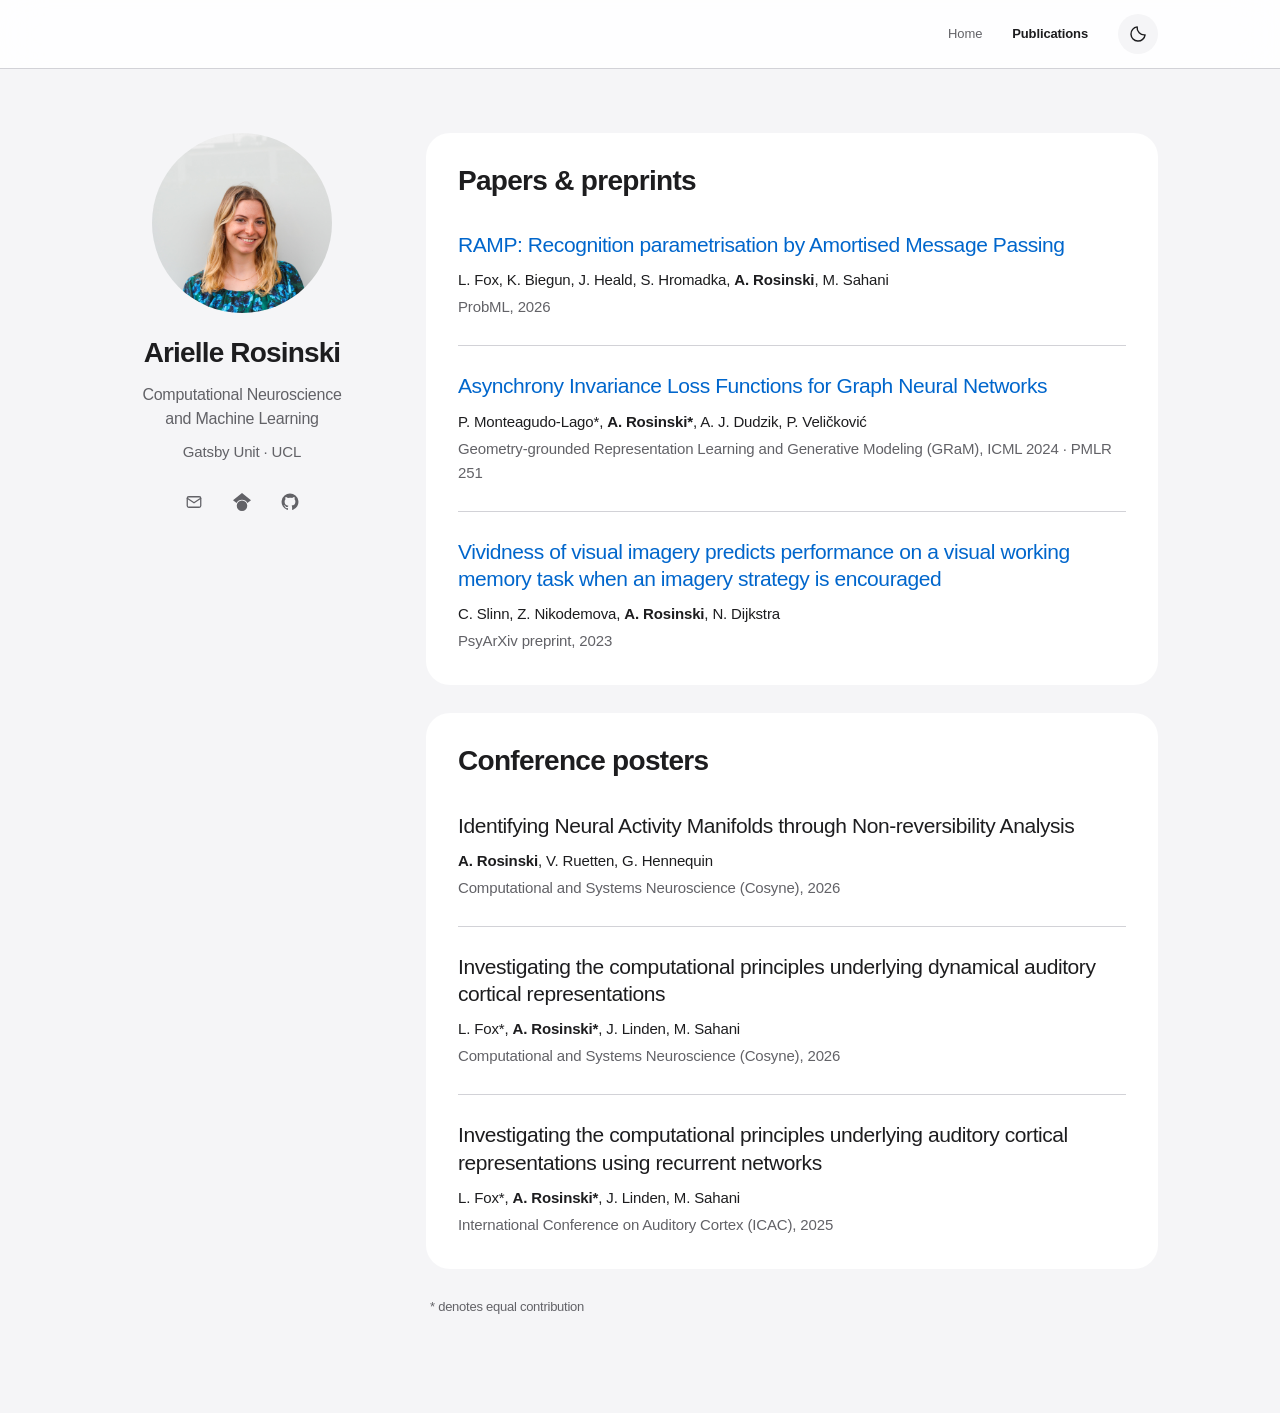
==== pubs/index.html @ 9d6f64f8 "v8" ====
<!doctype html>
<html lang="en">
<head>
  <meta charset="utf-8">
  <meta name="viewport" content="width=device-width, initial-scale=1">
  <title>Arielle Rosinski | Publications</title>
  <meta name="description" content="Arielle Rosinski — PhD student in Computational Neuroscience and Machine Learning at the Gatsby Computational Neuroscience Unit, UCL. Research and publications.">
  <link rel="canonical" href="https://ariellerosinski.github.io/pubs/">
  <meta property="og:title" content="Arielle Rosinski | Publications">
  <meta property="og:description" content="Computational Neuroscience and Machine Learning · Gatsby Unit, UCL">
  <meta property="og:type" content="website">
  <meta property="og:image" content="https://ariellerosinski.github.io/assets/img/arielle-rosinski.jpg">
  <link rel="icon" href="../assets/img/favicon.svg?v=neural-raster-1" type="image/svg+xml">
  <link rel="icon" href="../assets/img/neural-raster-32.png" type="image/png" sizes="32x32">
  <script src="../assets/js/theme.aa8e7f06c14e.js"></script>
  <link rel="stylesheet" href="../assets/css/style.22487ec3fb3a.css">
</head>
<body class="publications-page">
  <a class="skip-link" href="#main-content">Skip to content</a>
  <header class="site-header">
      <nav class="navigation" aria-label="Main navigation">
          <a href="../?v=0ecb4e0dcdb6">Home</a>
          <a href="../pubs/?v=0ecb4e0dcdb6" aria-current="page">Publications</a>
          <button class="theme-toggle" type="button" aria-label="Switch to dark theme" title="Switch to dark theme" hidden>
            <svg class="moon-icon" viewBox="0 0 24 24" fill="none" stroke="currentColor" stroke-width="1.7" stroke-linecap="round" stroke-linejoin="round" aria-hidden="true" focusable="false"><path d="M20.5 13A8.5 8.5 0 0 1 11 3.5 8.5 8.5 0 1 0 20.5 13Z"/></svg>
            <svg class="sun-icon" viewBox="0 0 24 24" fill="none" stroke="currentColor" stroke-width="1.7" stroke-linecap="round" aria-hidden="true" focusable="false"><circle cx="12" cy="12" r="4"/><path d="M12 2v2m0 16v2M2 12h2m16 0h2M4.93 4.93l1.42 1.42m11.3 11.3 1.42 1.42M4.93 19.07l1.42-1.42m11.3-11.3 1.42-1.42"/></svg>
          </button>
        </nav>
  </header>
  <div class="layout">
    <header class="profile" aria-label="Profile">
      <div class="profile-inner">
        <a class="portrait-link" href="../?v=0ecb4e0dcdb6" aria-label="Arielle Rosinski — home">
          <img class="portrait" src="../assets/img/arielle-rosinski.jpg" alt="Arielle Rosinski" width="180" height="180">
        </a>
        <div class="profile-copy">
          <p class="profile-name"><a href="../?v=0ecb4e0dcdb6">Arielle Rosinski</a></p>
          <p class="affiliation">Computational Neuroscience<br>and Machine Learning<span class="institution">Gatsby Unit · UCL</span></p>
          <div class="profile-links">
            <a href="mailto:arielle.rosinski.19@ucl.ac.uk" aria-label="Email Arielle Rosinski at arielle.rosinski.19@ucl.ac.uk" title="Email">
              <svg viewBox="0 0 24 24" fill="none" stroke="currentColor" stroke-width="1.7" stroke-linecap="round" stroke-linejoin="round" aria-hidden="true" focusable="false"><rect x="3" y="5" width="18" height="14" rx="2"/><path d="m3 7 9 6 9-6"/></svg>
            </a>
            <a class="scholar-link" href="https://scholar.google.com/citations?user=RhxSyCEAAAAJ&amp;hl=en" aria-label="Arielle Rosinski on Google Scholar" title="Google Scholar">
              <svg viewBox="0 0 24 24" fill="currentColor" aria-hidden="true" focusable="false"><path d="M12 24a7 7 0 1 1 0-14 7 7 0 0 1 0 14zM12 0 0 9.5l4.838 3.94A8 8 0 0 1 12 9a8 8 0 0 1 7.162 4.44L24 9.5 12 0z"/></svg>
            </a>
            <a href="https://github.com/ariellerosinski" aria-label="Arielle Rosinski on GitHub" title="GitHub">
              <svg viewBox="0 0 24 24" fill="currentColor" aria-hidden="true"><path d="M12 .75a11.25 11.25 0 0 0-3.56 21.92c.56.1.77-.24.77-.54v-2.1c-3.13.68-3.79-1.33-3.79-1.33-.51-1.3-1.25-1.65-1.25-1.65-1.02-.7.08-.69.08-.69 1.13.08 1.72 1.16 1.72 1.16 1 1.72 2.63 1.22 3.27.94.1-.73.39-1.22.72-1.5-2.5-.28-5.13-1.25-5.13-5.57 0-1.23.44-2.23 1.16-3.01-.12-.28-.5-1.43.11-2.98 0 0 .95-.3 3.1 1.15A10.8 10.8 0 0 1 12 6.17c.96 0 1.92.13 2.82.38 2.15-1.46 3.09-1.15 3.09-1.15.62 1.55.23 2.7.12 2.98.72.78 1.15 1.78 1.15 3.01 0 4.33-2.63 5.29-5.14 5.57.4.35.77 1.03.77 2.08v3.09c0 .3.2.65.78.54A11.25 11.25 0 0 0 12 .75Z"/></svg>
            </a>
          </div>
        </div>
      </div>
    </header>
    <div class="content">
      <main id="main-content">
        <section class="publication-section" aria-labelledby="papers">
          <h2 id="papers">Papers & preprints</h2>
          <ol class="publication-list">
            <li class="publication">
              <article>
                <h3><a href="https://arxiv.org/abs/2607.18883">RAMP: Recognition parametrisation by Amortised Message Passing</a></h3>
                <p class="authors">L. Fox, K. Biegun, J. Heald, S. Hromadka, <strong>A. Rosinski</strong>, M. Sahani</p>
                <p class="venue">ProbML, 2026</p>
              </article>
            </li>
            <li class="publication">
              <article>
                <h3><a href="https://proceedings.mlr.press/v251/monteagudo-lago24a.html">Asynchrony Invariance Loss Functions for Graph Neural Networks</a></h3>
                <p class="authors">P. Monteagudo-Lago*, <strong>A. Rosinski*</strong>, A. J. Dudzik, P. Veličković</p>
                <p class="venue">Geometry-grounded Representation Learning and Generative Modeling (GRaM), ICML 2024 · PMLR 251</p>
              </article>
            </li>
            <li class="publication">
              <article>
                <h3><a href="https://doi.org/10.31234/osf.io/34wsv">Vividness of visual imagery predicts performance on a visual working memory task when an imagery strategy is encouraged</a></h3>
                <p class="authors">C. Slinn, Z. Nikodemova, <strong>A. Rosinski</strong>, N. Dijkstra</p>
                <p class="venue">PsyArXiv preprint, 2023</p>
              </article>
            </li>
          </ol>
        </section>
        <section class="publication-section" aria-labelledby="posters">
          <h2 id="posters">Conference posters</h2>
          <ol class="publication-list">
            <li class="publication">
              <article>
                <h3>Identifying Neural Activity Manifolds through Non-reversibility Analysis</h3>
                <p class="authors"><strong>A. Rosinski</strong>, V. Ruetten, G. Hennequin</p>
                <p class="venue">Computational and Systems Neuroscience (Cosyne), 2026</p>
              </article>
            </li>
            <li class="publication">
              <article>
                <h3>Investigating the computational principles underlying dynamical auditory cortical representations</h3>
                <p class="authors">L. Fox*, <strong>A. Rosinski*</strong>, J. Linden, M. Sahani</p>
                <p class="venue">Computational and Systems Neuroscience (Cosyne), 2026</p>
              </article>
            </li>
            <li class="publication">
              <article>
                <h3>Investigating the computational principles underlying auditory cortical representations using recurrent networks</h3>
                <p class="authors">L. Fox*, <strong>A. Rosinski*</strong>, J. Linden, M. Sahani</p>
                <p class="venue">International Conference on Auditory Cortex (ICAC), 2025</p>
              </article>
            </li>
          </ol>
        </section>
        <p class="publication-note">* denotes equal contribution</p>
      </main>
    </div>
  </div>
</body>
</html>
---- assets/css/style.22487ec3fb3a.css ----
:root {
  color-scheme: light;
  --font-text: "SF Pro Text", "SF Pro", -apple-system, BlinkMacSystemFont, "Helvetica Neue", "Segoe UI", Arial, sans-serif;
  --font-display: "SF Pro Display", "SF Pro", -apple-system, BlinkMacSystemFont, "Helvetica Neue", "Segoe UI", Arial, sans-serif;
  --background: #f5f5f7;
  --surface: #fff;
  --nav-background: rgba(255, 255, 255, .88);
  --control-hover: #e8e8ed;
  --ink: #1d1d1f;
  --heading: #1d1d1f;
  --link: #0066cc;
  --link-hover: #004f9e;
  --muted: #626267;
  --line: #d2d2d7;
}

:root[data-theme="dark"] {
  color-scheme: dark;
  --background: #000;
  --surface: #151516;
  --nav-background: rgba(21, 21, 22, .88);
  --control-hover: #2c2c2e;
  --ink: #f5f5f7;
  --heading: #f5f5f7;
  --link: #66b3ff;
  --link-hover: #a6d3ff;
  --muted: #a1a1a6;
  --line: #38383b;
}

* { box-sizing: border-box; }
html { scroll-behavior: smooth; scroll-padding-top: 90px; }
body {
  margin: 0;
  background: var(--background);
  color: var(--ink);
  font-family: var(--font-text);
  font-size: 17px;
  font-weight: 400;
  line-height: 1.5;
  letter-spacing: -.015em;
  font-optical-sizing: auto;
  -webkit-font-smoothing: antialiased;
}
a { color: var(--link); text-decoration: none; text-underline-offset: 4px; }
a:hover { color: var(--link-hover); text-decoration: underline; }
a:focus-visible, button:focus-visible { outline: 3px solid var(--link); outline-offset: 5px; border-radius: 4px; }
.skip-link { position: fixed; top: -80px; left: 16px; padding: 8px 16px; background: var(--surface); z-index: 20; }
.skip-link:focus { top: 12px; }
.site-header { position: sticky; top: 0; z-index: 10; background: var(--nav-background); border-bottom: 1px solid var(--line); -webkit-backdrop-filter: saturate(180%) blur(20px); backdrop-filter: saturate(180%) blur(20px); }
.navigation { display: flex; align-items: center; justify-content: flex-end; gap: 30px; max-width: 1100px; min-height: 68px; margin: 0 auto; padding: 10px 32px; }
.navigation a { color: var(--muted); font-size: 13px; letter-spacing: -.01em; }
.navigation a[aria-current="page"] { color: var(--heading); font-weight: 600; }
.navigation a:hover { color: var(--link); text-decoration: none; }
.theme-toggle { appearance: none; display: inline-flex; align-items: center; justify-content: center; width: 40px; height: 40px; flex-shrink: 0; padding: 10px; border: 0; border-radius: 50%; background: var(--background); color: var(--heading); cursor: pointer; }
.theme-toggle[hidden] { display: none; }
.theme-toggle:hover { background: var(--control-hover); }
.theme-toggle svg { display: block; width: 20px; height: 20px; flex-shrink: 0; }
.theme-toggle .sun-icon { display: none; }
:root[data-theme="dark"] .theme-toggle .moon-icon { display: none; }
:root[data-theme="dark"] .theme-toggle .sun-icon { display: block; }
.layout { display: grid; grid-template-columns: 240px minmax(0, 1fr); align-items: start; gap: 64px; width: 100%; max-width: 1100px; margin: 0 auto; padding: 64px 32px 96px; }
.profile { position: sticky; top: 108px; text-align: center; }
.profile-inner { display: flex; flex-direction: column; align-items: center; gap: 24px; }
.profile-copy { min-width: 0; }
.profile-name { margin: 0 0 14px; font-family: var(--font-display); font-size: 28px; line-height: 1.15; font-weight: 600; letter-spacing: -.03em; }
.profile-name a { color: var(--heading); }
.profile-name a:hover { text-decoration: none; }
.affiliation { margin: 0; color: var(--muted); font-family: var(--font-text); font-size: 16px; line-height: 1.5; letter-spacing: -.015em; }
.institution { display: block; margin-top: 10px; color: var(--muted); font-family: var(--font-text); font-size: 15px; letter-spacing: -.01em; }
.profile-links { display: flex; align-items: center; justify-content: center; gap: 4px; margin-top: 16px; }
.profile-links a { display: inline-flex; align-items: center; justify-content: center; width: 44px; height: 44px; border-radius: 50%; color: var(--muted); }
.profile-links a:hover { color: var(--link); }
.profile-links svg { width: 18px; height: 18px; }
.portrait-link { display: block; border-radius: 50%; }
.portrait { display: block; width: 180px; height: 180px; max-width: 100%; border-radius: 50%; object-fit: cover; }
.content { min-width: 0; width: 100%; }
main { min-width: 0; }
h1, h2, h3 { color: var(--heading); font-family: var(--font-display); }
.page-title { margin: 0 0 36px; font-size: 40px; font-weight: 600; line-height: 1.1; letter-spacing: -.035em; }
h2 { margin: 0 0 28px; font-size: 28px; font-weight: 600; line-height: 1.15; letter-spacing: -.025em; }
p { margin: 0 0 20px; }
.biography { padding: 32px; border-radius: 24px; background: var(--surface); line-height: 1.7; }
.biography p { margin-bottom: 24px; }
.biography p:last-child { margin-bottom: 0; }
.publication-section { margin-bottom: 28px; padding: 32px; border-radius: 24px; background: var(--surface); }
.publication-section h2 { margin-bottom: 34px; }
.publication-list { list-style: none; padding: 0; margin: 0; }
.publication { margin: 0; padding: 26px 0; border-top: 1px solid var(--line); }
.publication:first-child { padding-top: 0; border-top: 0; }
.publication:last-child { padding-bottom: 0; }
.publication h3 { margin: 0 0 10px; max-width: 850px; font-size: 21px; line-height: 1.3; font-weight: 500; letter-spacing: -.02em; }
.publication p { margin: 0; font-size: 15px; line-height: 1.6; letter-spacing: -.01em; }
.publication .venue { margin-top: 3px; color: var(--muted); font-style: normal; }
.publication strong { font-weight: 600; }
.publication-note { margin: 24px 4px 0; color: var(--muted); font-size: 13px; }

@media (max-width: 850px) {
  .layout { grid-template-columns: 200px minmax(0, 1fr); gap: 32px; padding: 48px 24px 72px; }
  .portrait { width: 150px; height: 150px; }
  .profile-name { font-size: 25px; }
}
@media (max-width: 620px) {
  .navigation { min-height: 60px; gap: 22px; padding: 10px 22px; }
  .layout { display: block; max-width: 600px; padding: 36px 20px 64px; }
  .profile { position: static; margin-bottom: 40px; }
  .profile-inner { gap: 20px; }
  .portrait { width: 120px; height: 120px; }
  .profile-name { font-size: 28px; }
  .page-title { margin-bottom: 28px; font-size: 32px; }
  .biography { padding: 28px 24px; border-radius: 20px; }
  h2 { font-size: 25px; }
  .publication-section { padding: 28px 24px; border-radius: 20px; }
  .publication h3 { font-size: 19px; }
  .publication p { font-size: 14px; }
}
@media (prefers-reduced-motion: reduce) { html { scroll-behavior: auto; } }
@media print {
  :root, :root[data-theme="dark"] { color-scheme: light; --background: #fff; --surface: #fff; --ink: #1d1d1f; --heading: #1d1d1f; --link: #0066cc; --muted: #626267; --line: #d2d2d7; }
  .site-header, .skip-link { display: none; }
  .layout { display: block; padding: 0; }
  .profile { position: static; margin-bottom: 24px; }
  .profile-inner { gap: 16px; }
  .profile-name { font-size: 28px; }
  .affiliation { font-size: 18px; }
  .portrait { width: 100px; height: 100px; }
  .content { padding: 24px 0; }
  .publication-section { padding: 0; }
  .publication { break-inside: avoid; }
}
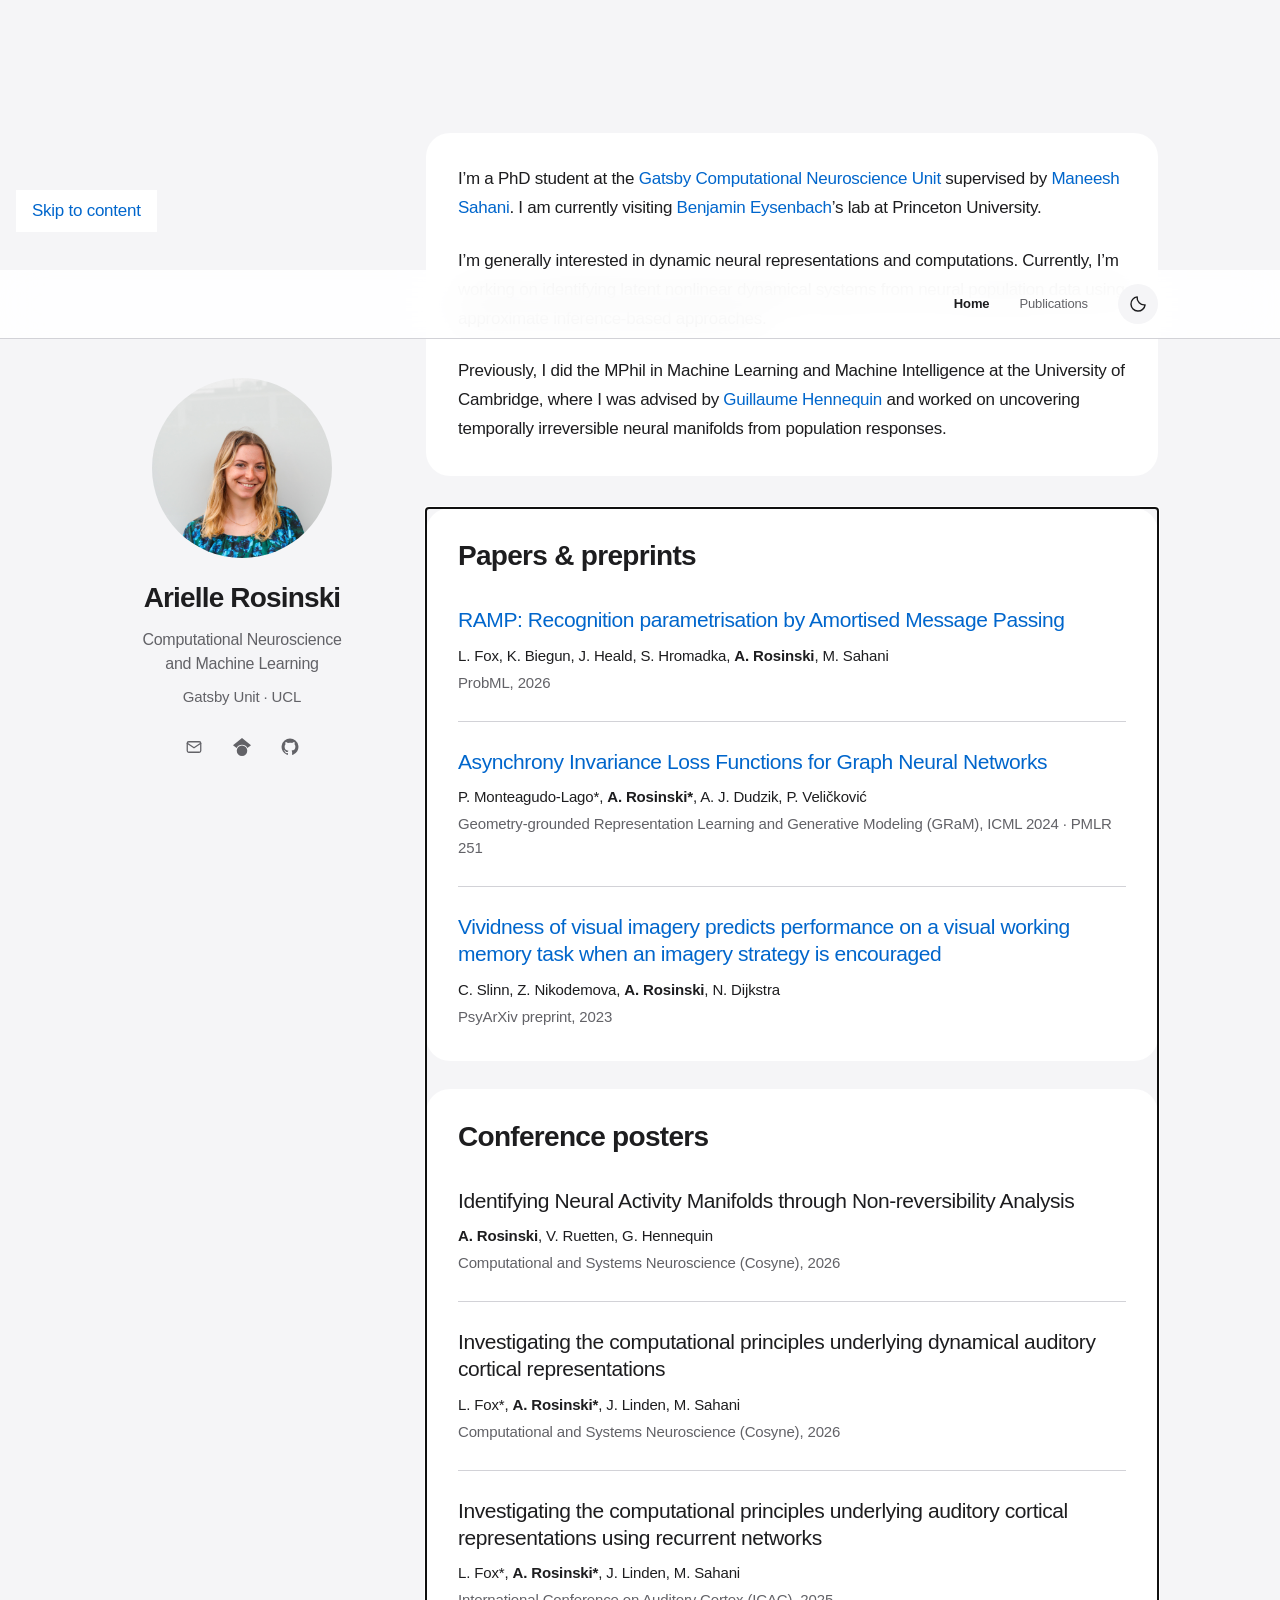
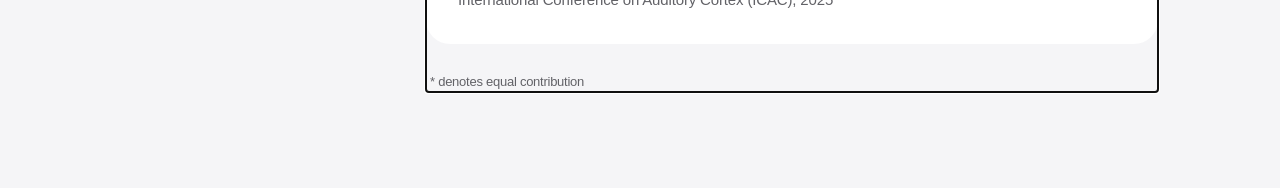
==== commit a8f7055f: "one page" ====
--- a/pubs/index.html
+++ b/pubs/index.html
@@ -4,109 +4,10 @@
   <meta charset="utf-8">
   <meta name="viewport" content="width=device-width, initial-scale=1">
   <title>Arielle Rosinski | Publications</title>
-  <meta name="description" content="Arielle Rosinski — PhD student in Computational Neuroscience and Machine Learning at the Gatsby Computational Neuroscience Unit, UCL. Research and publications.">
-  <link rel="canonical" href="https://ariellerosinski.github.io/pubs/">
-  <meta property="og:title" content="Arielle Rosinski | Publications">
-  <meta property="og:description" content="Computational Neuroscience and Machine Learning · Gatsby Unit, UCL">
-  <meta property="og:type" content="website">
-  <meta property="og:image" content="https://ariellerosinski.github.io/assets/img/arielle-rosinski.jpg">
-  <link rel="icon" href="../assets/img/favicon.svg?v=neural-raster-1" type="image/svg+xml">
-  <link rel="icon" href="../assets/img/neural-raster-32.png" type="image/png" sizes="32x32">
-  <script src="../assets/js/theme.aa8e7f06c14e.js"></script>
-  <link rel="stylesheet" href="../assets/css/style.22487ec3fb3a.css">
+  <link rel="canonical" href="https://ariellerosinski.github.io/">
+  <meta http-equiv="refresh" content="0; url=../?v=6f27497d2b92#publications">
 </head>
-<body class="publications-page">
-  <a class="skip-link" href="#main-content">Skip to content</a>
-  <header class="site-header">
-      <nav class="navigation" aria-label="Main navigation">
-          <a href="../?v=0ecb4e0dcdb6">Home</a>
-          <a href="../pubs/?v=0ecb4e0dcdb6" aria-current="page">Publications</a>
-          <button class="theme-toggle" type="button" aria-label="Switch to dark theme" title="Switch to dark theme" hidden>
-            <svg class="moon-icon" viewBox="0 0 24 24" fill="none" stroke="currentColor" stroke-width="1.7" stroke-linecap="round" stroke-linejoin="round" aria-hidden="true" focusable="false"><path d="M20.5 13A8.5 8.5 0 0 1 11 3.5 8.5 8.5 0 1 0 20.5 13Z"/></svg>
-            <svg class="sun-icon" viewBox="0 0 24 24" fill="none" stroke="currentColor" stroke-width="1.7" stroke-linecap="round" aria-hidden="true" focusable="false"><circle cx="12" cy="12" r="4"/><path d="M12 2v2m0 16v2M2 12h2m16 0h2M4.93 4.93l1.42 1.42m11.3 11.3 1.42 1.42M4.93 19.07l1.42-1.42m11.3-11.3 1.42-1.42"/></svg>
-          </button>
-        </nav>
-  </header>
-  <div class="layout">
-    <header class="profile" aria-label="Profile">
-      <div class="profile-inner">
-        <a class="portrait-link" href="../?v=0ecb4e0dcdb6" aria-label="Arielle Rosinski — home">
-          <img class="portrait" src="../assets/img/arielle-rosinski.jpg" alt="Arielle Rosinski" width="180" height="180">
-        </a>
-        <div class="profile-copy">
-          <p class="profile-name"><a href="../?v=0ecb4e0dcdb6">Arielle Rosinski</a></p>
-          <p class="affiliation">Computational Neuroscience<br>and Machine Learning<span class="institution">Gatsby Unit · UCL</span></p>
-          <div class="profile-links">
-            <a href="mailto:arielle.rosinski.19@ucl.ac.uk" aria-label="Email Arielle Rosinski at arielle.rosinski.19@ucl.ac.uk" title="Email">
-              <svg viewBox="0 0 24 24" fill="none" stroke="currentColor" stroke-width="1.7" stroke-linecap="round" stroke-linejoin="round" aria-hidden="true" focusable="false"><rect x="3" y="5" width="18" height="14" rx="2"/><path d="m3 7 9 6 9-6"/></svg>
-            </a>
-            <a class="scholar-link" href="https://scholar.google.com/citations?user=RhxSyCEAAAAJ&amp;hl=en" aria-label="Arielle Rosinski on Google Scholar" title="Google Scholar">
-              <svg viewBox="0 0 24 24" fill="currentColor" aria-hidden="true" focusable="false"><path d="M12 24a7 7 0 1 1 0-14 7 7 0 0 1 0 14zM12 0 0 9.5l4.838 3.94A8 8 0 0 1 12 9a8 8 0 0 1 7.162 4.44L24 9.5 12 0z"/></svg>
-            </a>
-            <a href="https://github.com/ariellerosinski" aria-label="Arielle Rosinski on GitHub" title="GitHub">
-              <svg viewBox="0 0 24 24" fill="currentColor" aria-hidden="true"><path d="M12 .75a11.25 11.25 0 0 0-3.56 21.92c.56.1.77-.24.77-.54v-2.1c-3.13.68-3.79-1.33-3.79-1.33-.51-1.3-1.25-1.65-1.25-1.65-1.02-.7.08-.69.08-.69 1.13.08 1.72 1.16 1.72 1.16 1 1.72 2.63 1.22 3.27.94.1-.73.39-1.22.72-1.5-2.5-.28-5.13-1.25-5.13-5.57 0-1.23.44-2.23 1.16-3.01-.12-.28-.5-1.43.11-2.98 0 0 .95-.3 3.1 1.15A10.8 10.8 0 0 1 12 6.17c.96 0 1.92.13 2.82.38 2.15-1.46 3.09-1.15 3.09-1.15.62 1.55.23 2.7.12 2.98.72.78 1.15 1.78 1.15 3.01 0 4.33-2.63 5.29-5.14 5.57.4.35.77 1.03.77 2.08v3.09c0 .3.2.65.78.54A11.25 11.25 0 0 0 12 .75Z"/></svg>
-            </a>
-          </div>
-        </div>
-      </div>
-    </header>
-    <div class="content">
-      <main id="main-content">
-        <section class="publication-section" aria-labelledby="papers">
-          <h2 id="papers">Papers & preprints</h2>
-          <ol class="publication-list">
-            <li class="publication">
-              <article>
-                <h3><a href="https://arxiv.org/abs/2607.18883">RAMP: Recognition parametrisation by Amortised Message Passing</a></h3>
-                <p class="authors">L. Fox, K. Biegun, J. Heald, S. Hromadka, <strong>A. Rosinski</strong>, M. Sahani</p>
-                <p class="venue">ProbML, 2026</p>
-              </article>
-            </li>
-            <li class="publication">
-              <article>
-                <h3><a href="https://proceedings.mlr.press/v251/monteagudo-lago24a.html">Asynchrony Invariance Loss Functions for Graph Neural Networks</a></h3>
-                <p class="authors">P. Monteagudo-Lago*, <strong>A. Rosinski*</strong>, A. J. Dudzik, P. Veličković</p>
-                <p class="venue">Geometry-grounded Representation Learning and Generative Modeling (GRaM), ICML 2024 · PMLR 251</p>
-              </article>
-            </li>
-            <li class="publication">
-              <article>
-                <h3><a href="https://doi.org/10.31234/osf.io/34wsv">Vividness of visual imagery predicts performance on a visual working memory task when an imagery strategy is encouraged</a></h3>
-                <p class="authors">C. Slinn, Z. Nikodemova, <strong>A. Rosinski</strong>, N. Dijkstra</p>
-                <p class="venue">PsyArXiv preprint, 2023</p>
-              </article>
-            </li>
-          </ol>
-        </section>
-        <section class="publication-section" aria-labelledby="posters">
-          <h2 id="posters">Conference posters</h2>
-          <ol class="publication-list">
-            <li class="publication">
-              <article>
-                <h3>Identifying Neural Activity Manifolds through Non-reversibility Analysis</h3>
-                <p class="authors"><strong>A. Rosinski</strong>, V. Ruetten, G. Hennequin</p>
-                <p class="venue">Computational and Systems Neuroscience (Cosyne), 2026</p>
-              </article>
-            </li>
-            <li class="publication">
-              <article>
-                <h3>Investigating the computational principles underlying dynamical auditory cortical representations</h3>
-                <p class="authors">L. Fox*, <strong>A. Rosinski*</strong>, J. Linden, M. Sahani</p>
-                <p class="venue">Computational and Systems Neuroscience (Cosyne), 2026</p>
-              </article>
-            </li>
-            <li class="publication">
-              <article>
-                <h3>Investigating the computational principles underlying auditory cortical representations using recurrent networks</h3>
-                <p class="authors">L. Fox*, <strong>A. Rosinski*</strong>, J. Linden, M. Sahani</p>
-                <p class="venue">International Conference on Auditory Cortex (ICAC), 2025</p>
-              </article>
-            </li>
-          </ol>
-        </section>
-        <p class="publication-note">* denotes equal contribution</p>
-      </main>
-    </div>
-  </div>
+<body>
+  <p><a href="../?v=6f27497d2b92#publications">Continue to publications</a></p>
 </body>
 </html>
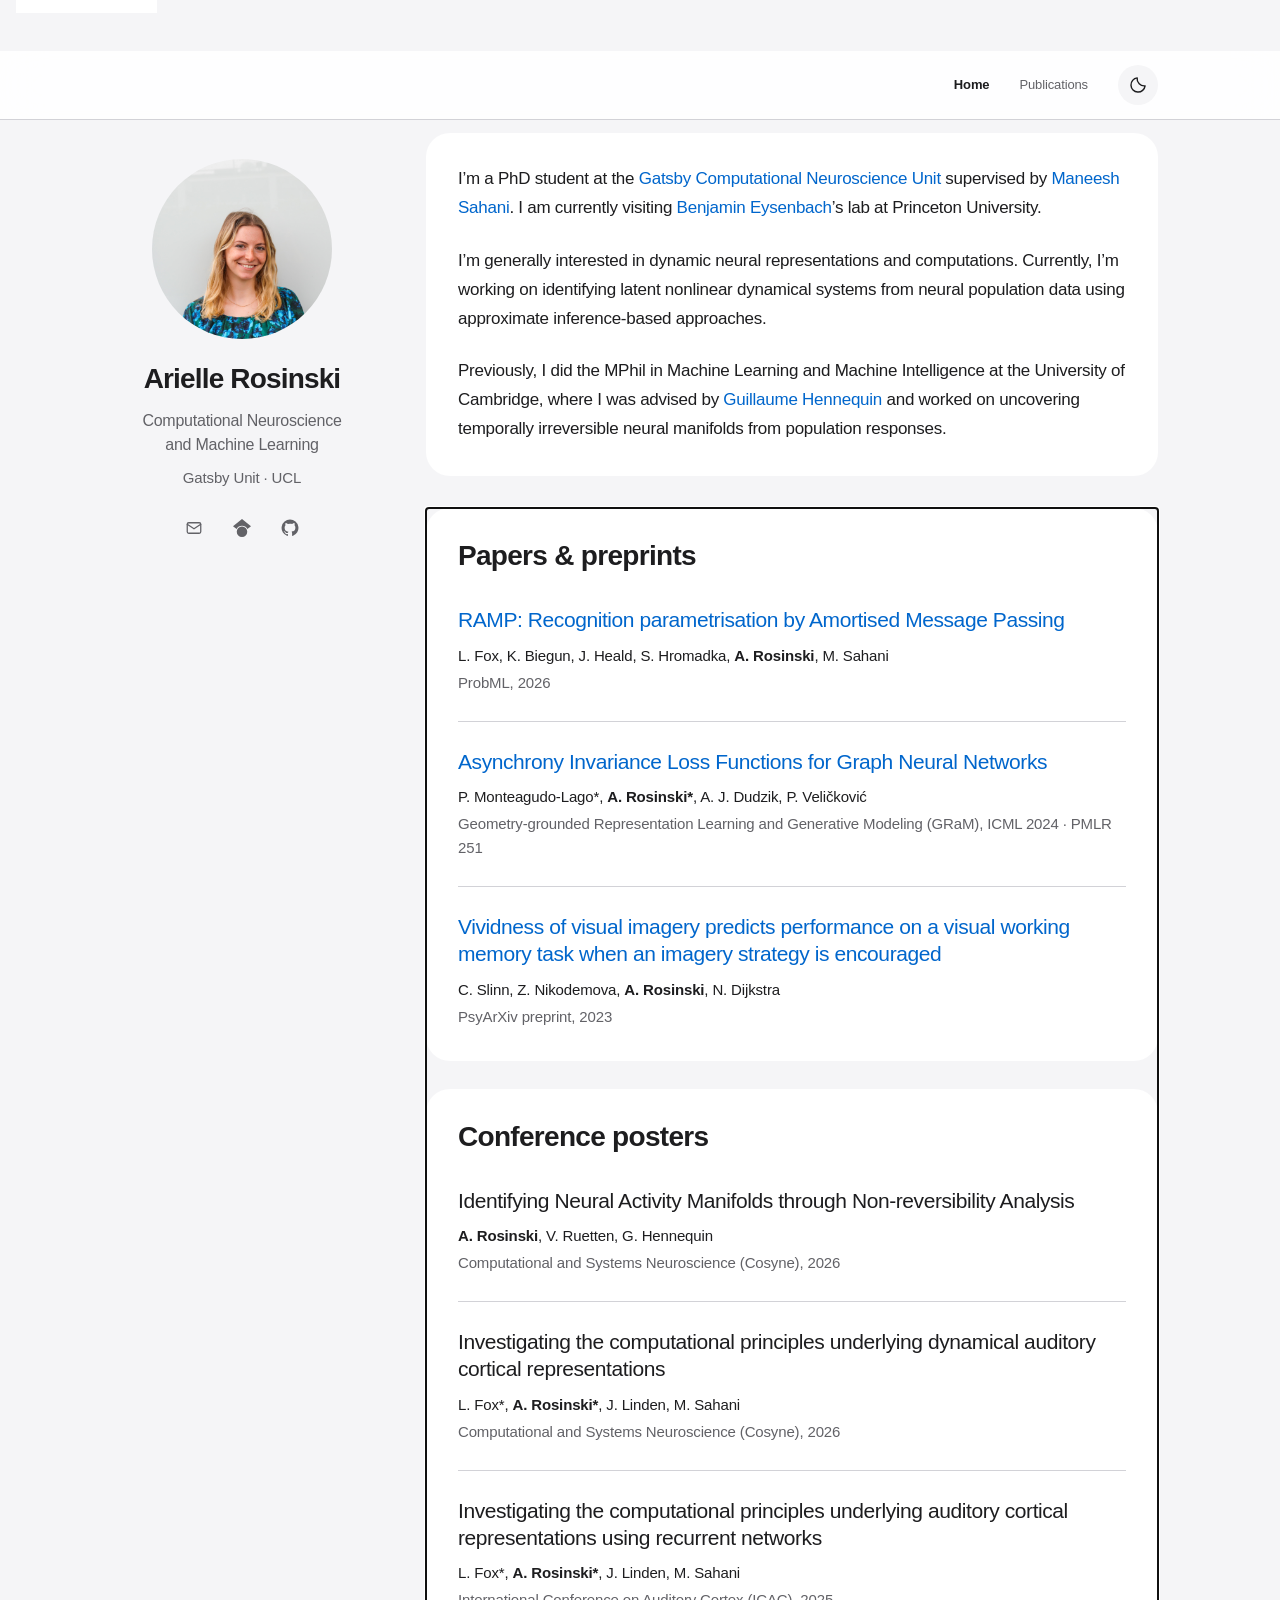
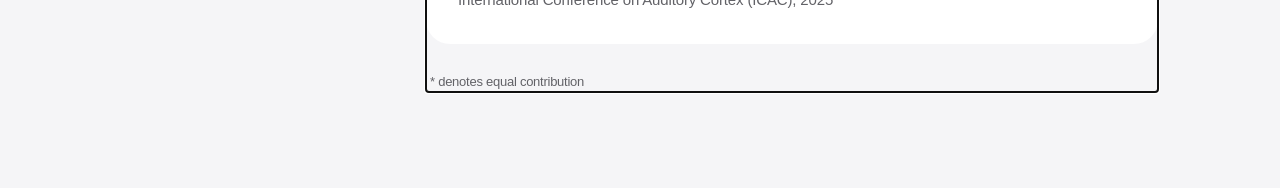
==== commit c73bd416: "one page 2" ====
--- a/pubs/index.html
+++ b/pubs/index.html
@@ -5,9 +5,9 @@
   <meta name="viewport" content="width=device-width, initial-scale=1">
   <title>Arielle Rosinski | Publications</title>
   <link rel="canonical" href="https://ariellerosinski.github.io/">
-  <meta http-equiv="refresh" content="0; url=../?v=6f27497d2b92#publications">
+  <meta http-equiv="refresh" content="0; url=../?v=25d8c662b260#publications">
 </head>
 <body>
-  <p><a href="../?v=6f27497d2b92#publications">Continue to publications</a></p>
+  <p><a href="../?v=25d8c662b260#publications">Continue to publications</a></p>
 </body>
 </html>
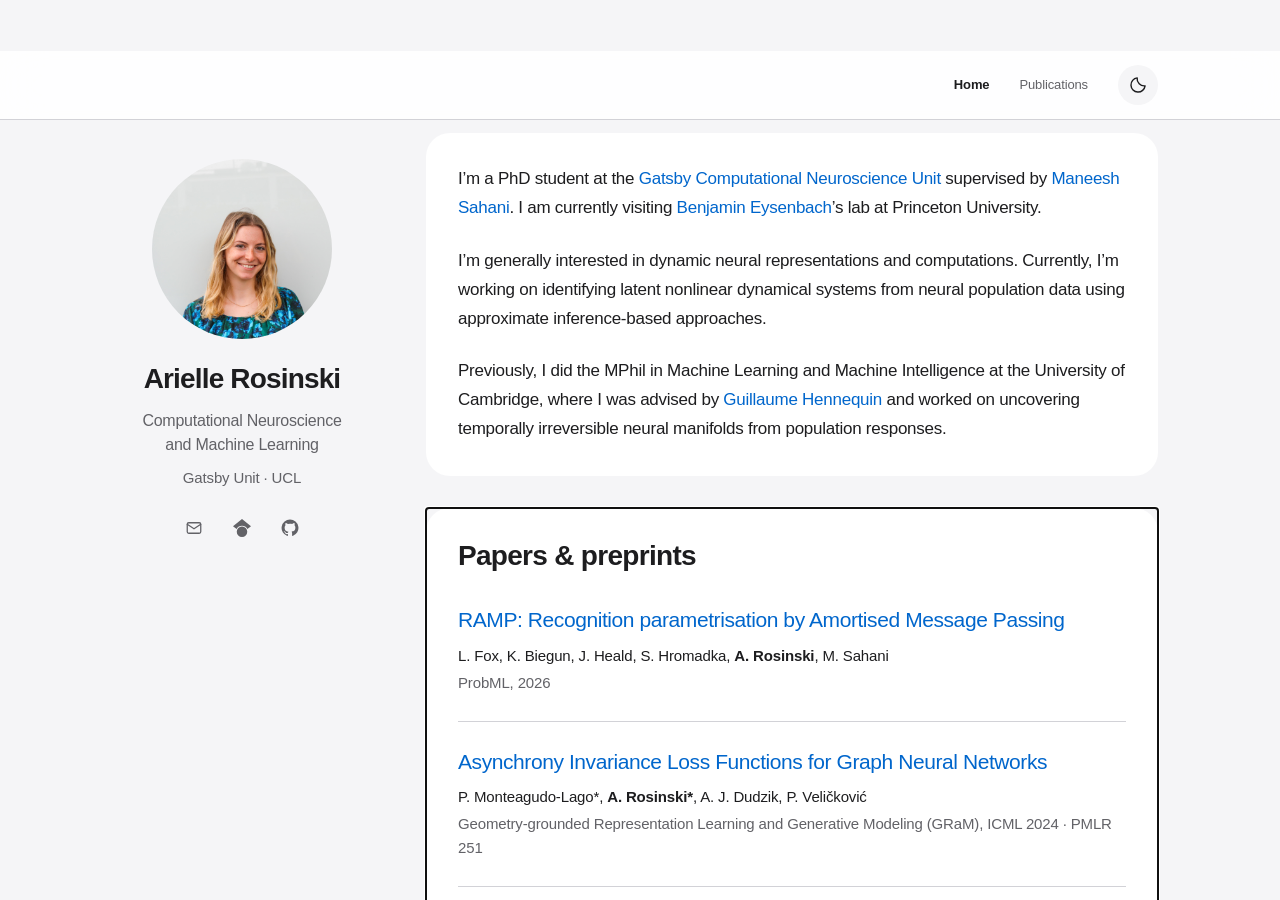
==== commit d8dbad9d: "tag" ====
--- a/pubs/index.html
+++ b/pubs/index.html
@@ -5,9 +5,9 @@
   <meta name="viewport" content="width=device-width, initial-scale=1">
   <title>Arielle Rosinski | Publications</title>
   <link rel="canonical" href="https://ariellerosinski.github.io/">
-  <meta http-equiv="refresh" content="0; url=../?v=25d8c662b260#publications">
+  <meta http-equiv="refresh" content="0; url=../?v=b163d667d158#publications">
 </head>
 <body>
-  <p><a href="../?v=25d8c662b260#publications">Continue to publications</a></p>
+  <p><a href="../?v=b163d667d158#publications">Continue to publications</a></p>
 </body>
 </html>
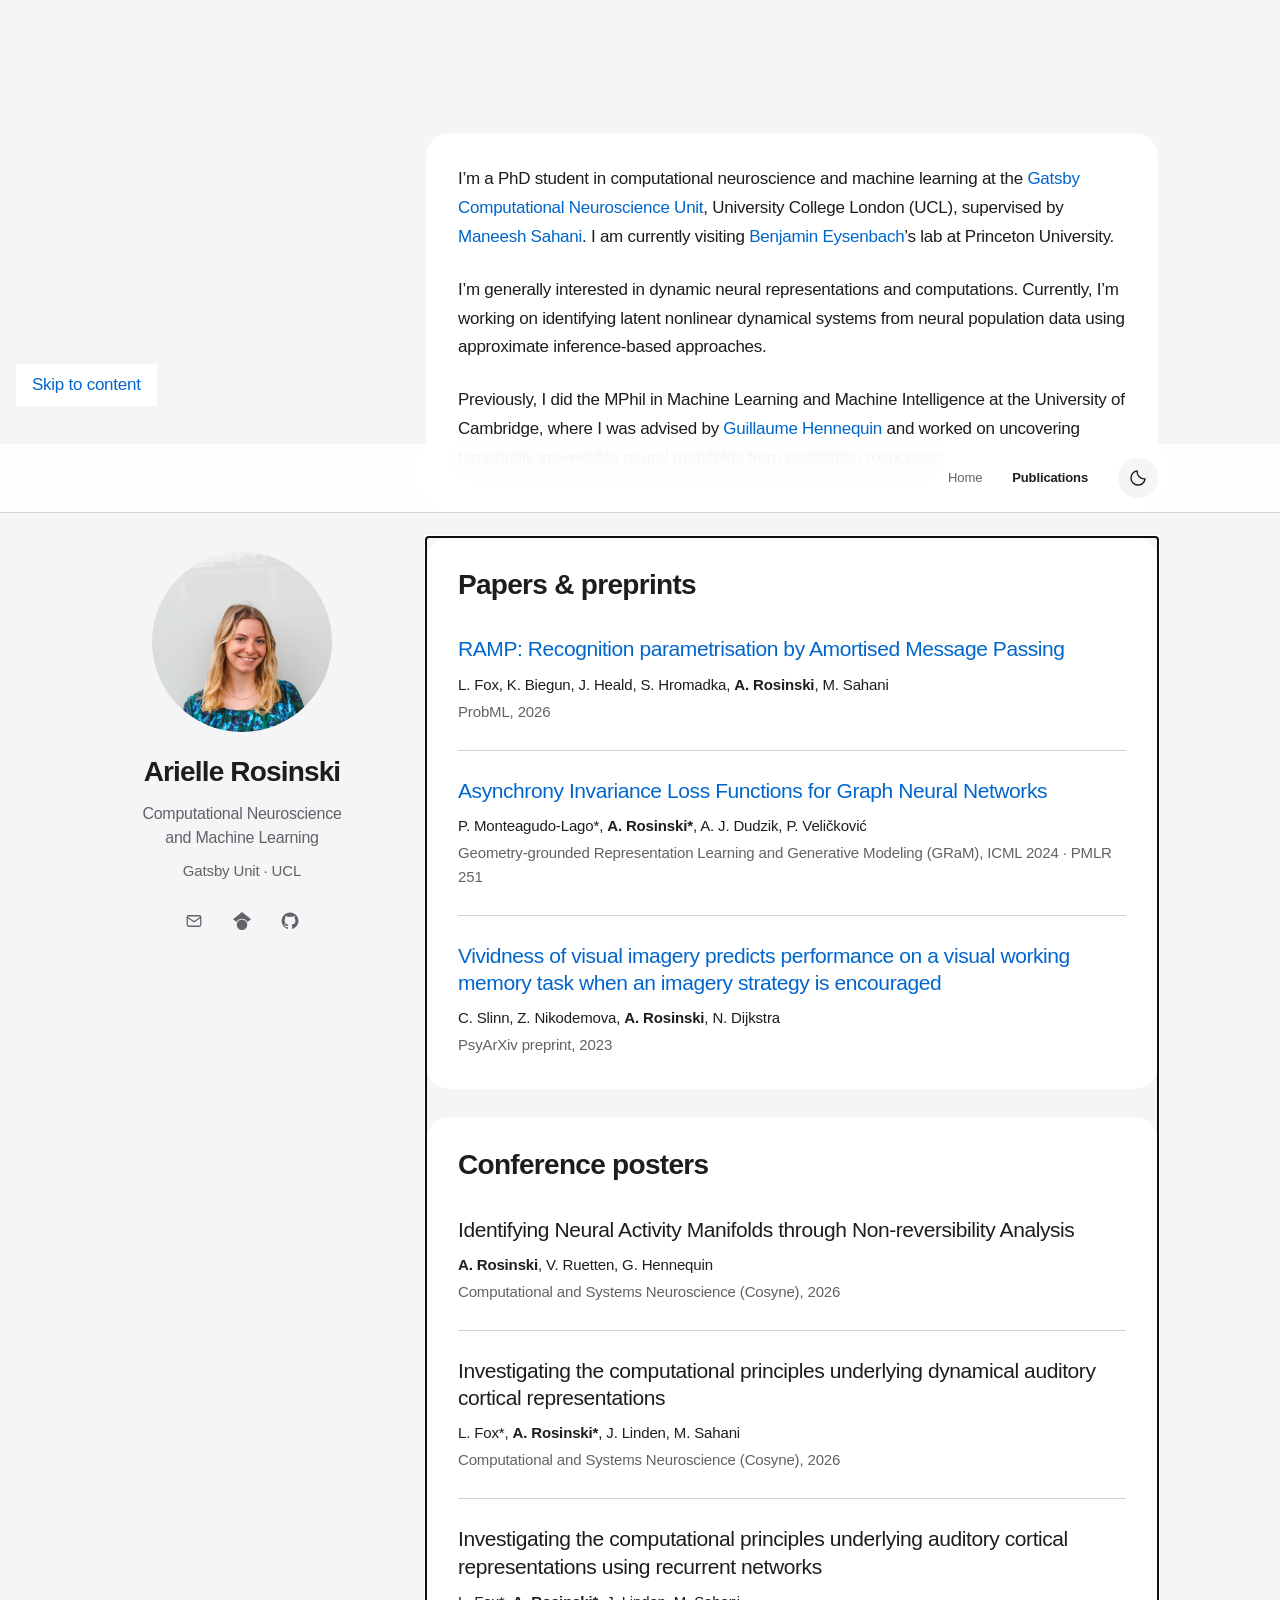
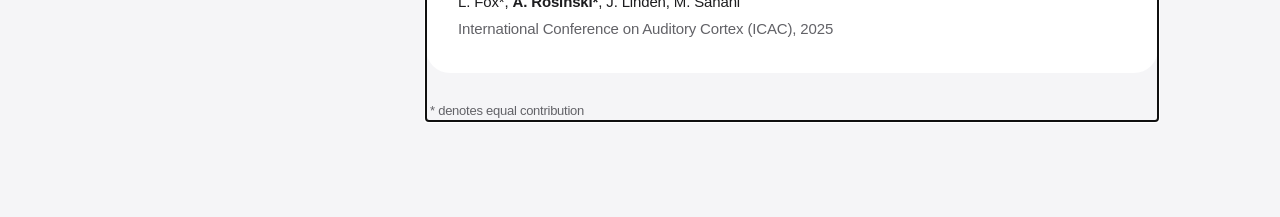
==== commit 85034faa: "tag" ====
--- a/pubs/index.html
+++ b/pubs/index.html
@@ -5,9 +5,9 @@
   <meta name="viewport" content="width=device-width, initial-scale=1">
   <title>Arielle Rosinski | Publications</title>
   <link rel="canonical" href="https://ariellerosinski.github.io/">
-  <meta http-equiv="refresh" content="0; url=../?v=b163d667d158#publications">
+  <meta http-equiv="refresh" content="0; url=../?v=e896e3ddc70e#publications">
 </head>
 <body>
-  <p><a href="../?v=b163d667d158#publications">Continue to publications</a></p>
+  <p><a href="../?v=e896e3ddc70e#publications">Continue to publications</a></p>
 </body>
 </html>
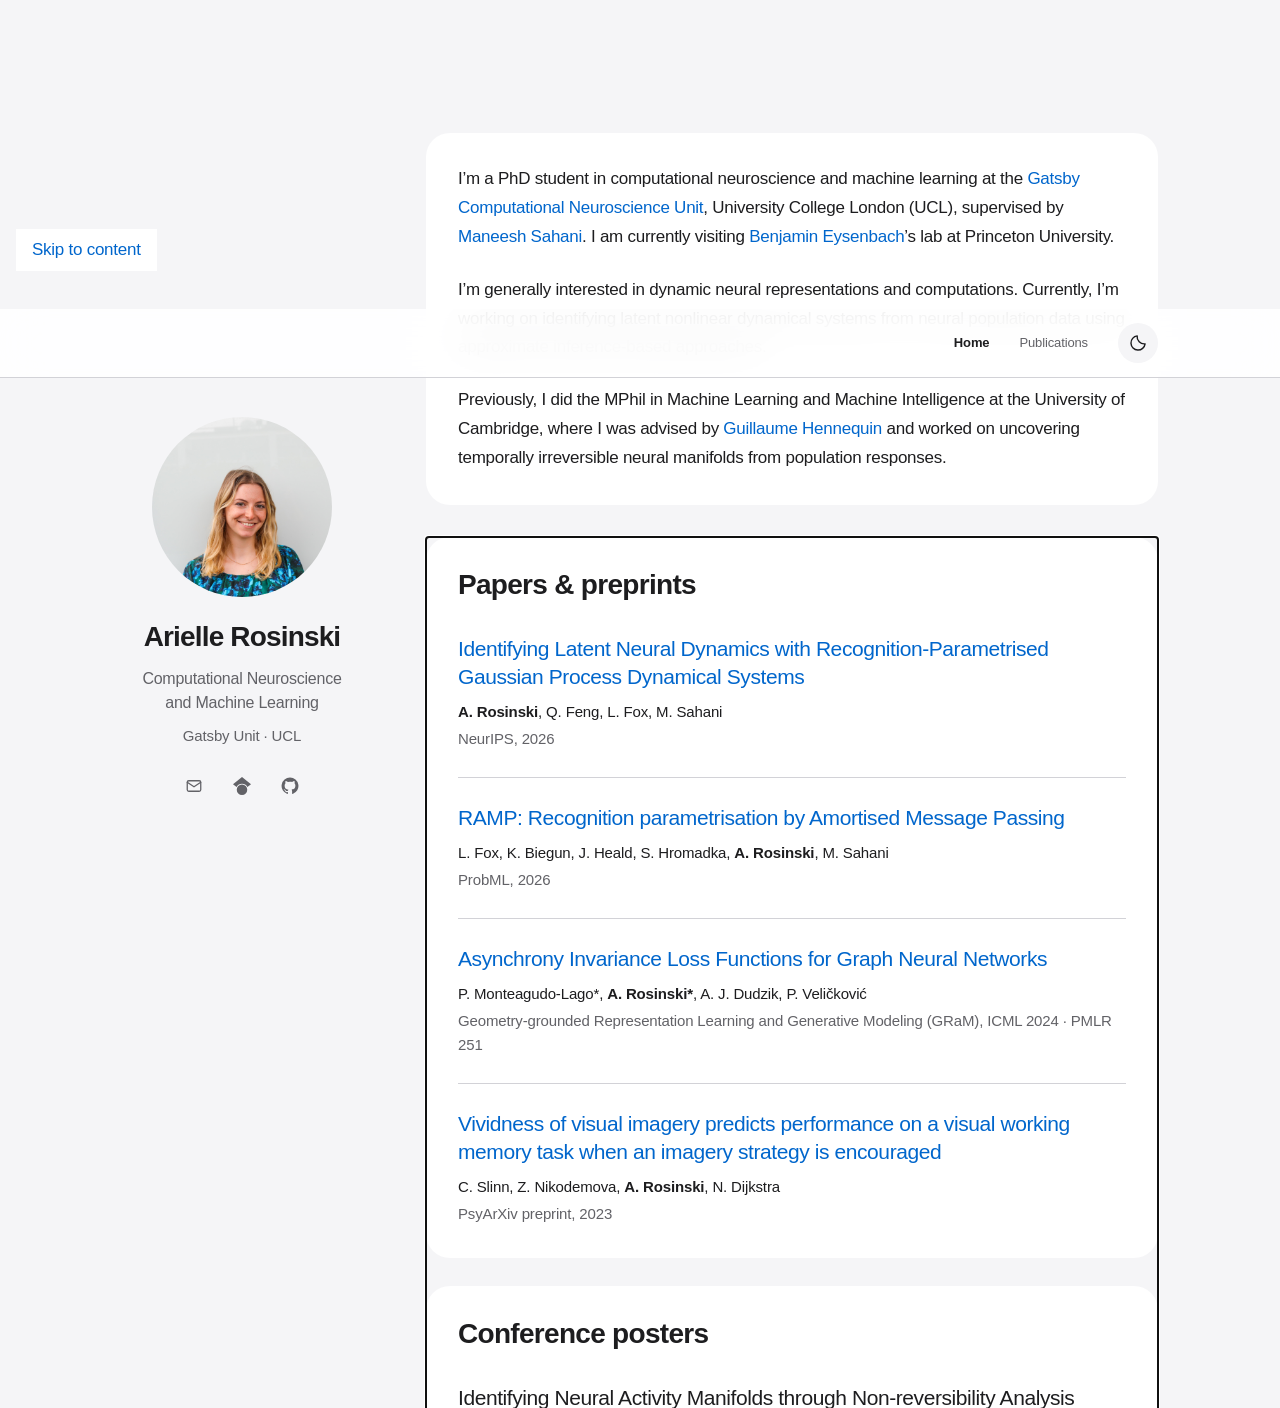
==== commit 081004a7: "Add NeurIPS 2026 latent neural dynamics paper" ====
--- a/pubs/index.html
+++ b/pubs/index.html
@@ -5,9 +5,9 @@
   <meta name="viewport" content="width=device-width, initial-scale=1">
   <title>Arielle Rosinski | Publications</title>
   <link rel="canonical" href="https://ariellerosinski.github.io/">
-  <meta http-equiv="refresh" content="0; url=../?v=e896e3ddc70e#publications">
+  <meta http-equiv="refresh" content="0; url=../?v=e3b4c089a200#publications">
 </head>
 <body>
-  <p><a href="../?v=e896e3ddc70e#publications">Continue to publications</a></p>
+  <p><a href="../?v=e3b4c089a200#publications">Continue to publications</a></p>
 </body>
 </html>
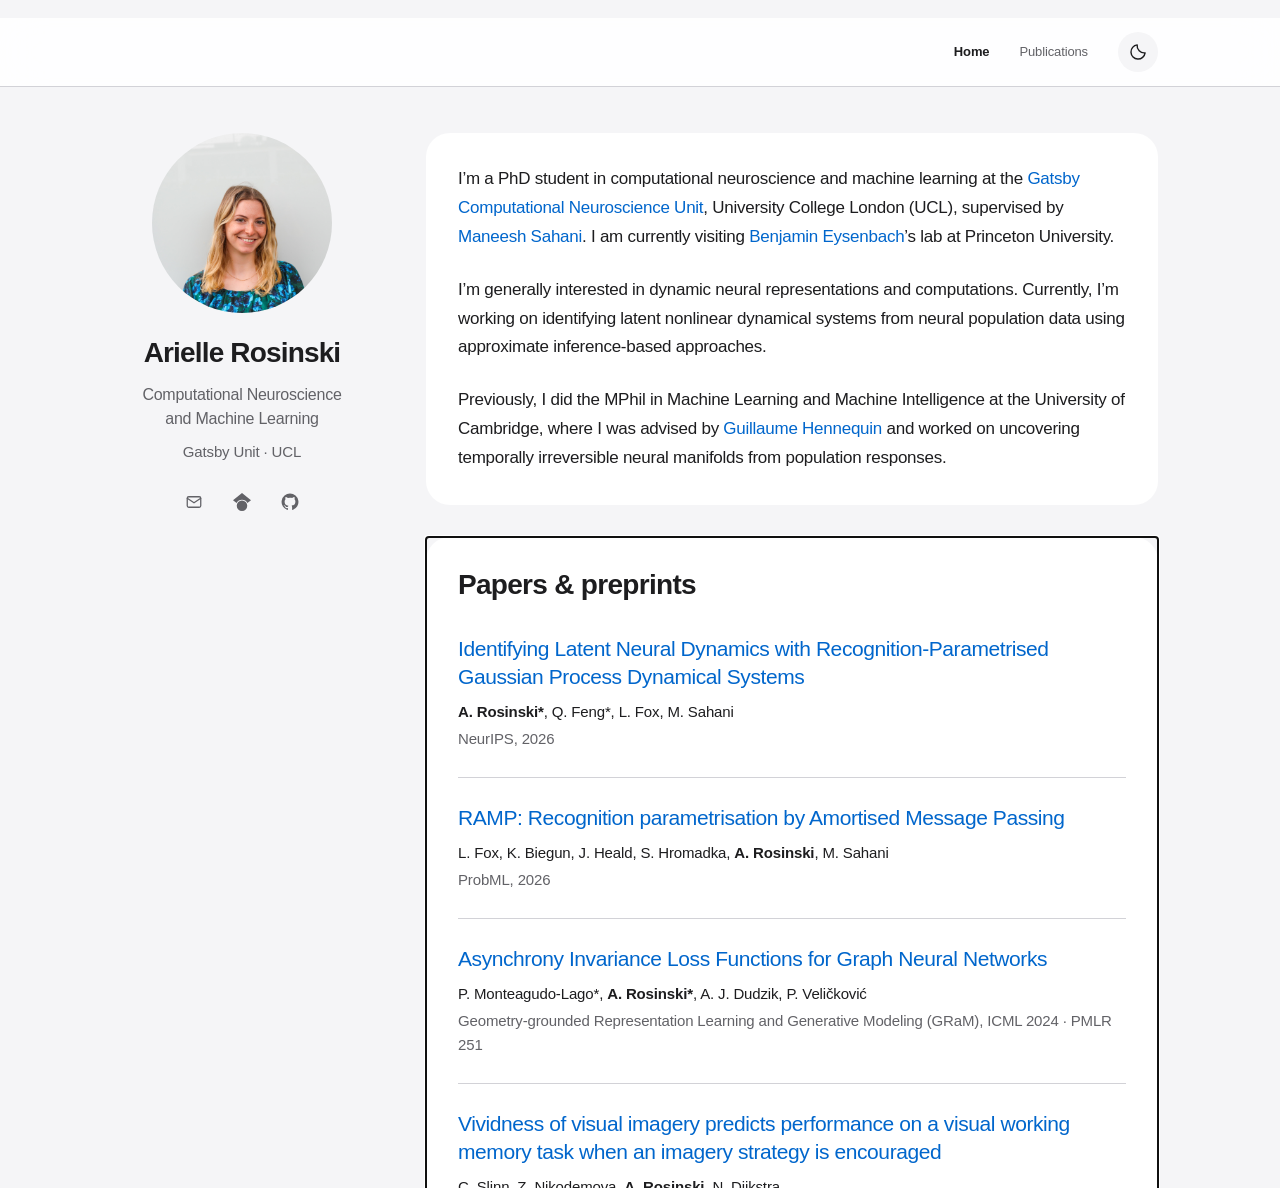
==== commit 565c423b: "Mark equal contribution for NeurIPS first authors" ====
--- a/pubs/index.html
+++ b/pubs/index.html
@@ -5,9 +5,9 @@
   <meta name="viewport" content="width=device-width, initial-scale=1">
   <title>Arielle Rosinski | Publications</title>
   <link rel="canonical" href="https://ariellerosinski.github.io/">
-  <meta http-equiv="refresh" content="0; url=../?v=e3b4c089a200#publications">
+  <meta http-equiv="refresh" content="0; url=../?v=c79634238a6d#publications">
 </head>
 <body>
-  <p><a href="../?v=e3b4c089a200#publications">Continue to publications</a></p>
+  <p><a href="../?v=c79634238a6d#publications">Continue to publications</a></p>
 </body>
 </html>
